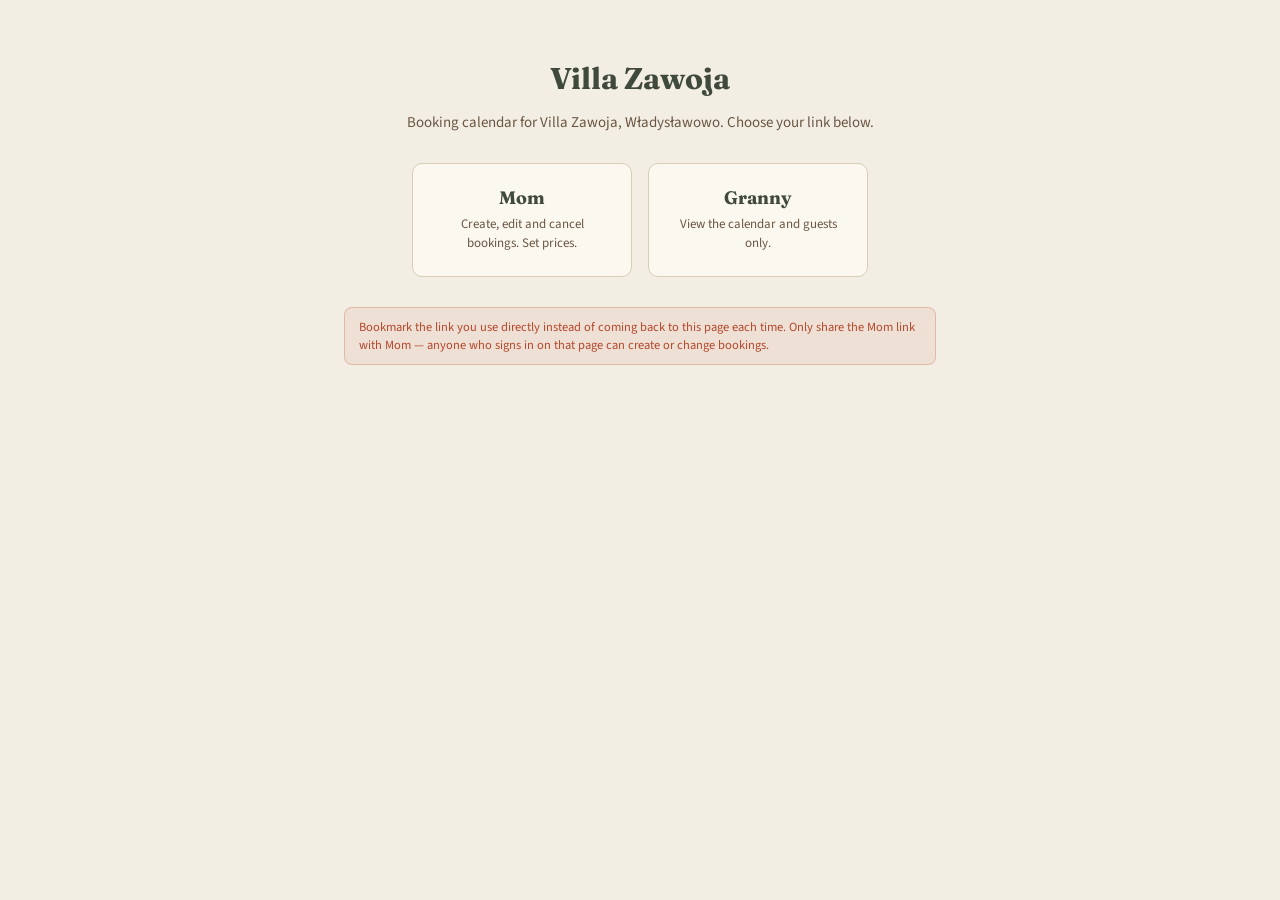
==== index.html @ 3700c892 "Villa Zawoja booking system: Google Drive sync, mom/granny split, static hosting Replaces the protot" ====
<!DOCTYPE html>
<html lang="en">
<head>
<meta charset="UTF-8">
<meta name="viewport" content="width=device-width, initial-scale=1">
<title>Villa Zawoja — Booking System</title>
<link rel="stylesheet" href="shared/styles.css">
</head>
<body>
<div class="landing">
  <h1>Villa Zawoja</h1>
  <p>Booking calendar for Villa Zawoja, Władysławowo. Choose your link below.</p>
  <div class="landing-links">
    <a class="landing-card" href="mom/">
      <h2>Mom</h2>
      <p>Create, edit and cancel bookings. Set prices.</p>
    </a>
    <a class="landing-card" href="granny/">
      <h2>Granny</h2>
      <p>View the calendar and guests only.</p>
    </a>
  </div>
  <div class="landing-warning">
    Bookmark the link you use directly instead of coming back to this page each time. Only share the Mom link with Mom — anyone who signs in on that page can create or change bookings.
  </div>
</div>
</body>
</html>
---- shared/styles.css ----
@import url('https://fonts.googleapis.com/css2?family=Fraunces:opsz,wght@9..144,500;9..144,600;9..144,700&family=Source+Sans+3:wght@400;500;600;700&display=swap');

:root {
  --font-display: 'Fraunces', serif;
  --font-body: 'Source Sans 3', sans-serif;
  --bg: #F3EEE3;
  --bg-panel: #FBF8F0;
  --bg-header: #E7DEC9;
  --bg-weekend: #ECE4D2;
  --border: #D8CDB4;
  --pine: #3F4A3C;
  --timber: #6B5644;
  --sea: #4E7A8C;
  --clay: #B4472C;
  --status-available: #ffffff;
  --status-reserved: #F6D976;
  --status-deposit: #7CA982;
  --status-staying: #6FA8C7;
  --radius: 10px;
}
* { box-sizing: border-box; }
body { margin: 0; font-family: var(--font-body); background: var(--bg); color: var(--pine); }

.topbar { display: flex; align-items: center; justify-content: space-between; padding: 16px 28px; border-bottom: 1px solid var(--border); background: var(--bg-panel); flex-wrap: wrap; gap: 10px; }
.topbar .brand { font-family: var(--font-display); font-weight: 700; font-size: 20px; display: flex; align-items: baseline; gap: 8px; }
.topbar .brand small { font-family: var(--font-body); font-weight: 500; font-size: 12px; color: var(--timber); }
.topbar .tabs { display: flex; gap: 6px; flex-wrap: wrap; }
.tab { font-family: var(--font-body); font-size: 14px; font-weight: 600; padding: 9px 18px; border-radius: 8px; cursor: pointer; color: var(--timber); background: transparent; border: none; }
.tab.active { background: var(--pine); color: #fff; }
.search-box { display: flex; align-items: center; gap: 8px; background: #fff; border: 1px solid var(--border); border-radius: 8px; padding: 8px 14px; font-size: 14px; color: var(--pine); min-width: 220px; }
.search-box input { border: none; outline: none; font-family: var(--font-body); font-size: 14px; flex: 1; background: transparent; color: var(--pine); }
.search-results { position: absolute; background: #fff; border: 1px solid var(--border); border-radius: 8px; margin-top: 6px; width: 260px; max-height: 260px; overflow-y: auto; box-shadow: 0 6px 20px rgba(0,0,0,0.12); z-index: 60; }
.search-results div { padding: 10px 14px; font-size: 13.5px; cursor: pointer; border-bottom: 1px solid var(--border); }
.search-results div:hover { background: var(--bg-header); }
.search-results div:last-child { border-bottom: none; }
.search-wrap { position: relative; }

.role-switch { display: flex; align-items: center; gap: 8px; font-size: 12.5px; color: var(--timber); }
.role-badge { font-weight: 700; font-size: 12.5px; padding: 7px 12px; border-radius: 6px; background: rgba(78,122,140,0.14); color: var(--sea); white-space: nowrap; }

.sync-bar { display: flex; align-items: center; gap: 10px; font-size: 12.5px; color: var(--timber); flex-wrap: wrap; }
.sync-status { display: flex; align-items: center; gap: 6px; white-space: nowrap; }
.sync-dot { width: 8px; height: 8px; border-radius: 50%; background: #cabf9f; flex-shrink: 0; }
.sync-dot.ok { background: var(--status-deposit); }
.sync-dot.error { background: var(--clay); }
.sync-dot.pending { background: var(--status-reserved); }
.share-row { display: flex; align-items: center; gap: 8px; }
.share-row input { font-family: var(--font-body); font-size: 12.5px; padding: 6px 10px; border: 1px solid var(--border); border-radius: 6px; width: 190px; }

.page { max-width: 1280px; margin: 0 auto; padding: 24px 28px 60px; }
.section-title { display: flex; align-items: center; justify-content: space-between; margin-bottom: 16px; flex-wrap: wrap; gap: 12px; }
.section-title h1 { font-family: var(--font-display); font-size: 24px; font-weight: 600; margin: 0; }
.section-title p.note { font-size: 13px; color: var(--timber); margin: 4px 0 0; }

.year-nav { display: flex; align-items: center; gap: 10px; background: var(--bg-panel); border: 1px solid var(--border); border-radius: 8px; padding: 6px 8px; }
.year-nav button { background: none; border: none; font-size: 18px; color: var(--pine); cursor: pointer; width: 30px; height: 30px; border-radius: 6px; }
.year-nav button:hover { background: var(--bg-header); }
.year-nav button:disabled { opacity: 0.3; cursor: not-allowed; }
.year-nav .year-label { font-weight: 700; font-size: 15px; padding: 0 6px; }

.btn-primary { font-family: var(--font-body); font-weight: 700; font-size: 14px; background: var(--pine); color: #fff; border: none; border-radius: 8px; padding: 11px 20px; cursor: pointer; }
.btn-primary:disabled { opacity: 0.4; cursor: not-allowed; }
.btn-secondary { font-family: var(--font-body); font-weight: 600; font-size: 14px; background: #fff; color: var(--pine); border: 1px solid var(--border); border-radius: 8px; padding: 10px 18px; cursor: pointer; }
.btn-danger { font-family: var(--font-body); font-weight: 600; font-size: 13px; background: #fff; color: var(--clay); border: 1px solid var(--clay); border-radius: 8px; padding: 9px 16px; cursor: pointer; }

.grid-shell { border: 1px solid var(--border); border-radius: var(--radius); background: var(--bg-panel); overflow-x: auto; }
.month-strip { display: flex; font-family: var(--font-display); font-size: 15px; font-weight: 600; padding: 12px 16px 4px; }

table { border-collapse: collapse; width: 100%; font-size: 12px; table-layout: fixed; min-width: 900px; }
th, td { border: 1px solid rgba(63,74,60,0.08); padding: 0; text-align: center; height: 28px; position: relative; }
.unit-col { width: 108px; }
.grid-header th { background: var(--bg-header); color: var(--pine); font-weight: 700; padding: 3px 2px; line-height: 1.3; }
.grid-header .dow { display:block; font-size: 8.5px; font-weight: 600; opacity: 0.75; text-transform: uppercase; }
.grid-header .dnum { display:block; font-size: 11px; font-weight: 700; }
.weekend { background: var(--bg-weekend); }
.today-col { box-shadow: inset 0 0 0 2px var(--clay); }

.unit-group-label td { font-family: var(--font-display); font-size: 12px; font-weight: 600; text-align: left; padding: 7px 12px !important; border: none; letter-spacing: 0.03em; text-transform: uppercase; color: var(--timber); background: rgba(107,86,68,0.06); }
.unit-label-cell { font-weight: 600; font-size: 12px; text-align: left; padding: 6px 12px !important; white-space: nowrap; background: rgba(255,255,255,0.5); }

.status-reserved { background: var(--status-reserved); cursor: pointer; }
.status-deposit { background: var(--status-deposit); color: #fff; cursor: pointer; }
.status-staying { background: var(--status-staying); color: #fff; cursor: pointer; }
td.status-available:hover { background: #f0ebdd; cursor: pointer; }
td.status-available.locked:hover { background: transparent; cursor: default; }

.dash-in::before, .dash-out::after { content: ""; position: absolute; top: 4px; bottom: 4px; width: 3px; background: var(--clay); }
.dash-in::before { left: 0; }
.dash-out::after { right: 0; }

.surname-label { position: absolute; top: 50%; left: 4px; transform: translateY(-50%); font-size: 10px; font-weight: 700; white-space: nowrap; z-index: 2; pointer-events: none; max-width: 95%; overflow: hidden; text-overflow: ellipsis; }
.surname-label-inline { font-size: 10.5px; font-weight: 700; display: block; text-align: left; padding: 0 6px; white-space: nowrap; overflow: hidden; text-overflow: ellipsis; }

.split-cell { cursor: pointer; position: relative; }
.split-cell .out-name, .split-cell .in-name { position: absolute; font-size: 7.5px; font-weight: 700; color: #fff; }
.split-cell .out-name { top: 3px; left: 3px; }
.split-cell .in-name { bottom: 3px; right: 3px; color: #4a3a18; }

.legend { display: flex; flex-wrap: wrap; gap: 16px; margin-top: 14px; font-size: 13px; color: var(--timber); }
.legend-item { display: flex; align-items: center; gap: 7px; }
.swatch { width: 14px; height: 14px; border-radius: 3px; border: 1px solid rgba(0,0,0,0.15); }
.dash-sample { width: 3px; height: 14px; background: var(--clay); }

.hint { margin-top: 18px; font-size: 13px; color: var(--timber); background: rgba(107,86,68,0.08); border-radius: 8px; padding: 10px 14px; }
.view-only-banner { margin-bottom: 18px; font-size: 13.5px; color: var(--timber); background: rgba(78,122,140,0.12); border: 1px solid rgba(78,122,140,0.3); border-radius: 8px; padding: 10px 14px; }

.modal-overlay { position: fixed; inset: 0; background: rgba(63,54,40,0.35); display: flex; align-items: center; justify-content: center; z-index: 100; }
.modal { background: var(--bg-panel); border-radius: 14px; padding: 28px 30px; width: 440px; max-height: 90vh; overflow-y: auto; box-shadow: 0 10px 40px rgba(0,0,0,0.25); border: 1px solid var(--border); }
.modal h2 { font-family: var(--font-display); font-size: 20px; margin: 0 0 4px; }
.modal .sub { font-size: 13px; color: var(--timber); margin-bottom: 20px; }
.field { margin-bottom: 14px; }
.field label { display: block; font-size: 12.5px; font-weight: 700; color: var(--timber); margin-bottom: 5px; }
.field input, .field textarea { width: 100%; font-family: var(--font-body); font-size: 14px; padding: 10px 12px; border: 1px solid var(--border); border-radius: 7px; background: #fff; color: var(--pine); }
.field input:invalid, .field input.err { border-color: var(--clay); }
.field .err-msg { color: var(--clay); font-size: 12px; margin-top: 4px; display: none; }
.row-2 { display: flex; gap: 12px; }
.row-2 .field { flex: 1; }
.balance-line { display: flex; justify-content: space-between; background: rgba(78,122,140,0.1); border-radius: 8px; padding: 10px 14px; font-size: 13.5px; font-weight: 700; color: var(--sea); margin-bottom: 18px; }
.modal-actions { display: flex; gap: 10px; justify-content: space-between; margin-top: 4px; }
.modal-actions .right-group { display: flex; gap: 10px; }
.warning-box { background: #FCF0DE; border: 1px solid #E8C583; color: #7A5A18; font-size: 12.5px; padding: 9px 12px; border-radius: 7px; margin-bottom: 14px; }
.error-box { background: #FBE4DE; border: 1px solid var(--clay); color: #8a3016; font-size: 12.5px; padding: 9px 12px; border-radius: 7px; margin-bottom: 14px; }

.guest-layout { display: flex; gap: 24px; align-items: flex-start; flex-wrap: wrap; }
.guest-list { background: var(--bg-panel); border: 1px solid var(--border); border-radius: var(--radius); width: 260px; overflow: hidden; max-height: 560px; overflow-y: auto; }
.guest-list-item { padding: 12px 16px; font-size: 14px; font-weight: 600; border-bottom: 1px solid var(--border); cursor: pointer; }
.guest-list-item:last-child { border-bottom: none; }
.guest-list-item:hover { background: var(--bg-header); }
.guest-list-item.active { background: var(--pine); color: #fff; }

.profile-card { background: var(--bg-panel); border: 1px solid var(--border); border-radius: var(--radius); padding: 24px; flex: 1; min-width: 320px; max-width: 440px; }
.profile-card h2 { font-family: var(--font-display); font-size: 22px; margin: 0 0 4px; }
.profile-card .meta { color: var(--timber); font-size: 13px; margin-bottom: 20px; }
.profile-row { display: flex; justify-content: space-between; padding: 10px 0; border-bottom: 1px solid var(--border); font-size: 14px; gap: 10px; }
.profile-row span:first-child { color: var(--timber); font-weight: 600; flex-shrink: 0; }
.profile-row span:last-child { font-weight: 600; text-align: right; }
.profile-edit-field { margin-top: 14px; }
.profile-edit-field label { display: block; font-size: 12px; font-weight: 700; color: var(--timber); margin-bottom: 4px; }
.profile-edit-field input, .profile-edit-field select { width: 100%; padding: 8px 10px; border: 1px solid var(--border); border-radius: 6px; font-size: 13.5px; }

.price-table { border-collapse: collapse; width: 100%; max-width: 640px; }
.price-table th, .price-table td { border: 1px solid var(--border); padding: 10px 14px; font-size: 13.5px; text-align: left; }
.price-table th { background: var(--bg-header); font-weight: 700; }
.price-table input { width: 90px; padding: 6px 8px; border: 1px solid var(--border); border-radius: 6px; font-size: 13.5px; }
.price-table input:disabled { background: rgba(0,0,0,0.04); color: var(--timber); }

.summary-grid { display: grid; grid-template-columns: repeat(4, 1fr); gap: 16px; margin-top: 8px; }
@media (max-width: 800px) { .summary-grid { grid-template-columns: repeat(2, 1fr); } }
.summary-card { background: var(--bg-panel); border: 1px solid var(--border); border-radius: var(--radius); padding: 18px; }
.summary-card .month { font-family: var(--font-display); font-size: 15px; font-weight: 600; margin-bottom: 10px; }
.summary-card .amount { font-size: 22px; font-weight: 700; }
.summary-card .compare { font-size: 12.5px; color: var(--timber); margin-top: 6px; }
.summary-card .compare .up { color: var(--status-deposit); font-weight: 700; }
.summary-card .compare .down { color: var(--clay); font-weight: 700; }

.deposits-section { margin-top: 32px; }
.deposits-table { border-collapse: collapse; width: 100%; max-width: 820px; }
.deposits-table th, .deposits-table td { border: 1px solid var(--border); padding: 10px 14px; font-size: 13.5px; text-align: left; }
.deposits-table th { background: var(--bg-header); font-weight: 700; }
.deposits-table .paid { color: var(--status-deposit); font-weight: 700; }
.deposits-table .owed { color: var(--clay); font-weight: 700; }
.deposits-table .owed.zero { color: var(--status-deposit); }
.empty-note { font-size: 13.5px; color: var(--timber); padding: 14px 0; }

.screen { display: none; }
.screen.active { display: block; }
.toast { position: fixed; bottom: 24px; left: 50%; transform: translateX(-50%); background: var(--pine); color: #fff; padding: 12px 22px; border-radius: 8px; font-size: 14px; font-weight: 600; box-shadow: 0 6px 20px rgba(0,0,0,0.2); z-index: 200; opacity: 0; transition: opacity 0.25s; pointer-events: none; }
.toast.show { opacity: 1; }

/* ---- landing page (repo root index.html) ---- */
.landing { max-width: 640px; margin: 60px auto; padding: 0 24px; text-align: center; }
.landing h1 { font-family: var(--font-display); font-size: 30px; margin-bottom: 6px; }
.landing p { color: var(--timber); font-size: 15px; line-height: 1.5; }
.landing-links { display: flex; gap: 16px; justify-content: center; margin-top: 28px; flex-wrap: wrap; }
.landing-card { display: block; text-decoration: none; background: var(--bg-panel); border: 1px solid var(--border); border-radius: var(--radius); padding: 22px 26px; width: 220px; color: var(--pine); }
.landing-card h2 { font-family: var(--font-display); font-size: 18px; margin: 0 0 6px; }
.landing-card p { font-size: 13px; margin: 0; }
.landing-warning { margin-top: 30px; font-size: 12.5px; color: var(--clay); background: rgba(180,71,44,0.08); border: 1px solid rgba(180,71,44,0.25); border-radius: 8px; padding: 10px 14px; text-align: left; }
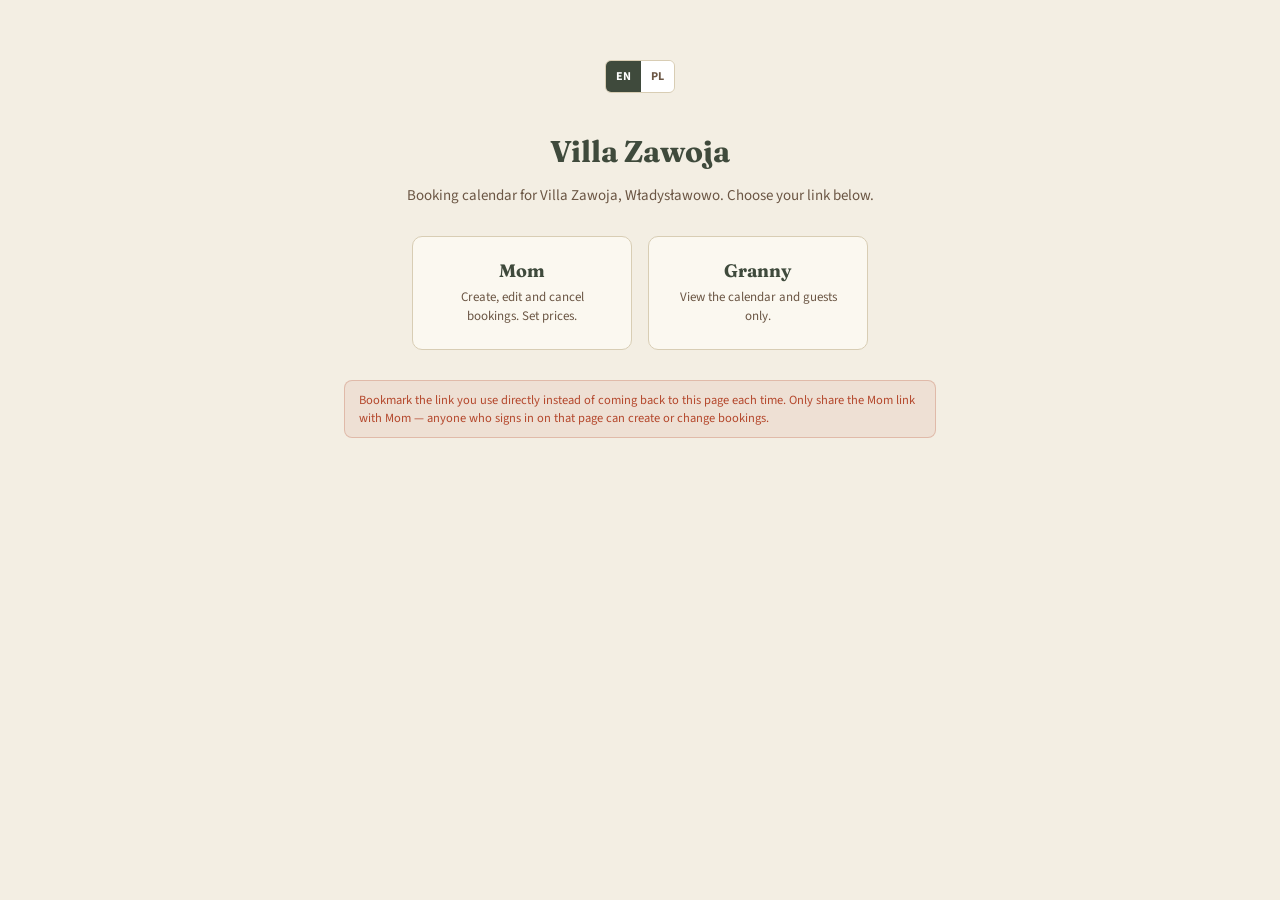
==== commit cc516fba: "Add English/Polish language switcher Adds an EN/PL toggle to the top bar of both apps and the landin" ====
--- a/index.html
+++ b/index.html
@@ -8,21 +8,27 @@
 </head>
 <body>
 <div class="landing">
+  <div class="lang-toggle" id="langToggle" style="display:inline-flex; margin-bottom:20px;">
+    <button data-lang="en" onclick="setLanguage('en')">EN</button>
+    <button data-lang="pl" onclick="setLanguage('pl')">PL</button>
+  </div>
   <h1>Villa Zawoja</h1>
-  <p>Booking calendar for Villa Zawoja, Władysławowo. Choose your link below.</p>
+  <p data-i18n="landingIntro">Booking calendar for Villa Zawoja, Władysławowo. Choose your link below.</p>
   <div class="landing-links">
     <a class="landing-card" href="mom/">
-      <h2>Mom</h2>
-      <p>Create, edit and cancel bookings. Set prices.</p>
+      <h2 data-i18n="landingMomTitle">Mom</h2>
+      <p data-i18n="landingMomDesc">Create, edit and cancel bookings. Set prices.</p>
     </a>
     <a class="landing-card" href="granny/">
-      <h2>Granny</h2>
-      <p>View the calendar and guests only.</p>
+      <h2 data-i18n="landingGrannyTitle">Granny</h2>
+      <p data-i18n="landingGrannyDesc">View the calendar and guests only.</p>
     </a>
   </div>
-  <div class="landing-warning">
+  <div class="landing-warning" data-i18n="landingWarning">
     Bookmark the link you use directly instead of coming back to this page each time. Only share the Mom link with Mom — anyone who signs in on that page can create or change bookings.
   </div>
 </div>
+<script src="shared/strings.js"></script>
+<script>applyStrings(); updateLangToggleUI();</script>
 </body>
 </html>
--- a/shared/styles.css
+++ b/shared/styles.css
@@ -37,6 +37,10 @@
 
 .role-switch { display: flex; align-items: center; gap: 8px; font-size: 12.5px; color: var(--timber); }
 .role-badge { font-weight: 700; font-size: 12.5px; padding: 7px 12px; border-radius: 6px; background: rgba(78,122,140,0.14); color: var(--sea); white-space: nowrap; }
+
+.lang-toggle { display: flex; border: 1px solid var(--border); border-radius: 6px; overflow: hidden; }
+.lang-toggle button { font-family: var(--font-body); font-size: 12px; font-weight: 700; padding: 7px 10px; border: none; background: #fff; color: var(--timber); cursor: pointer; }
+.lang-toggle button.active { background: var(--pine); color: #fff; }
 
 .sync-bar { display: flex; align-items: center; gap: 10px; font-size: 12.5px; color: var(--timber); flex-wrap: wrap; }
 .sync-status { display: flex; align-items: center; gap: 6px; white-space: nowrap; }
